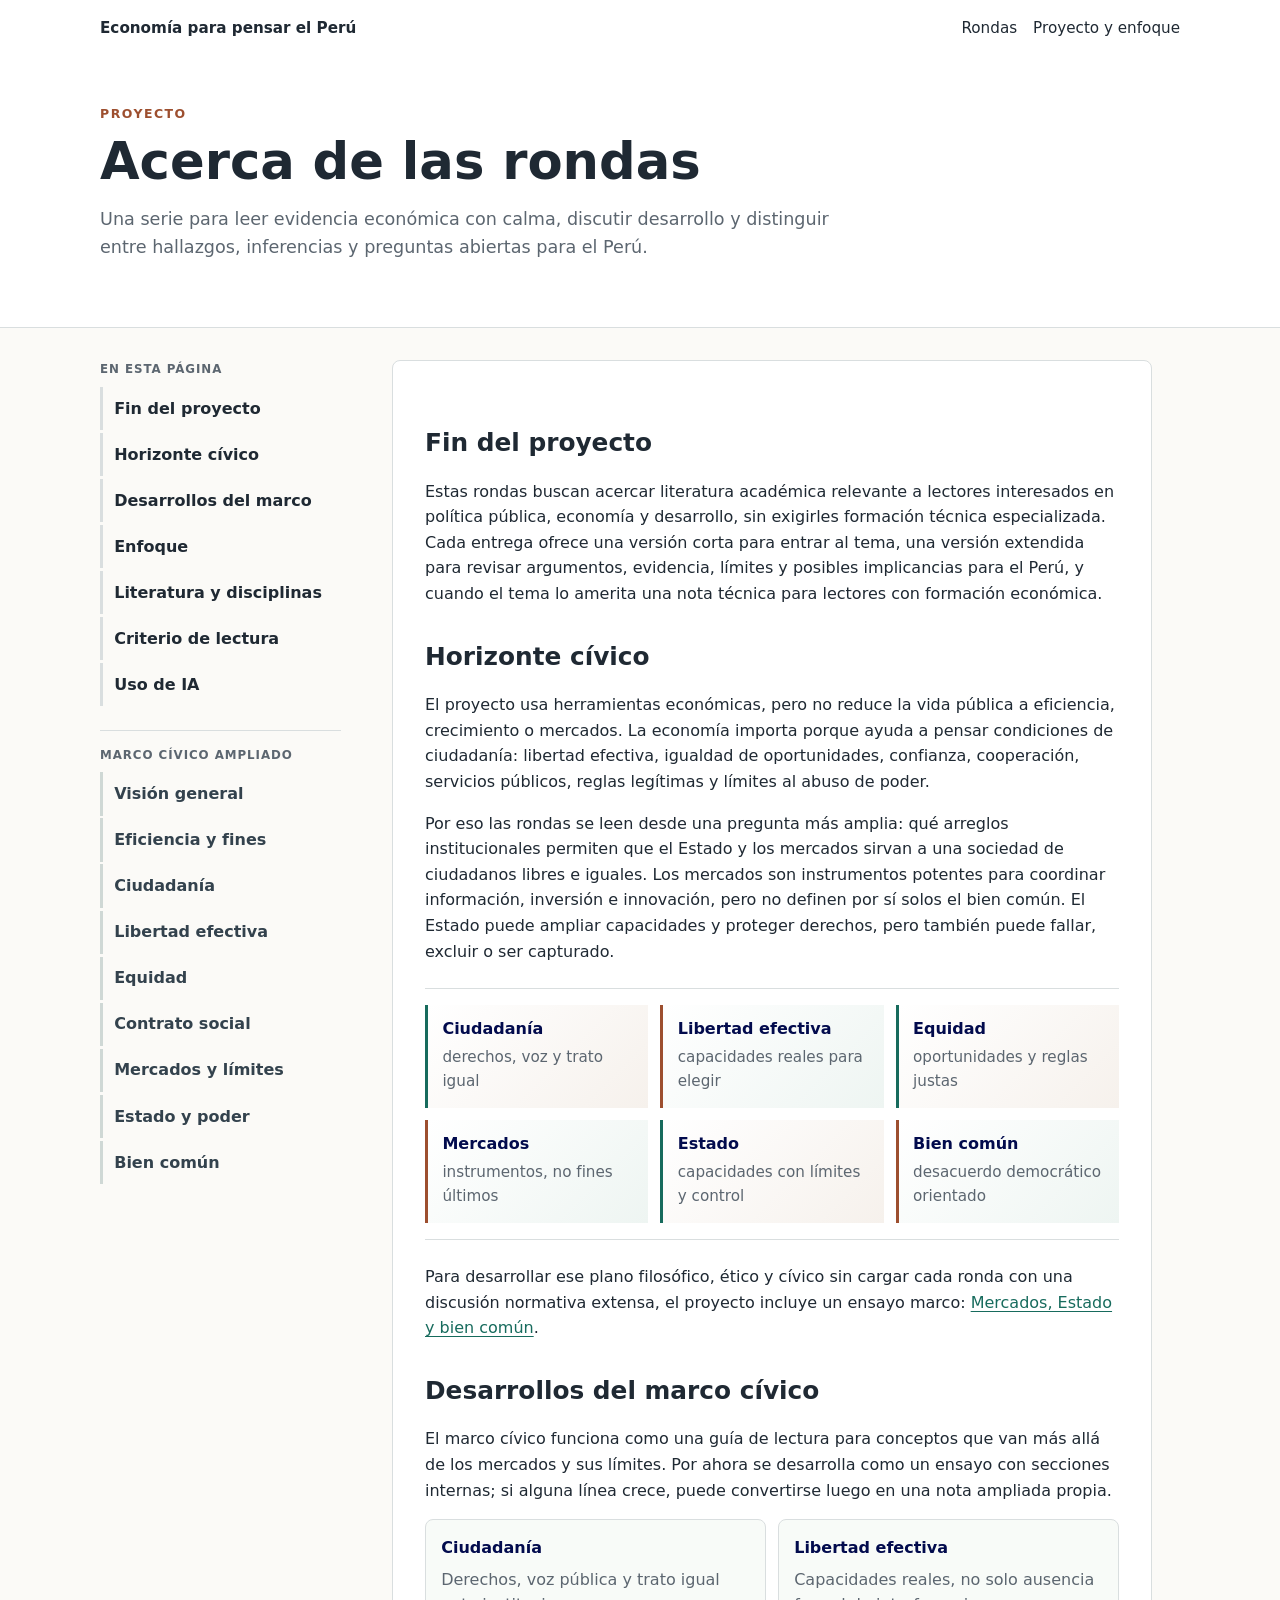
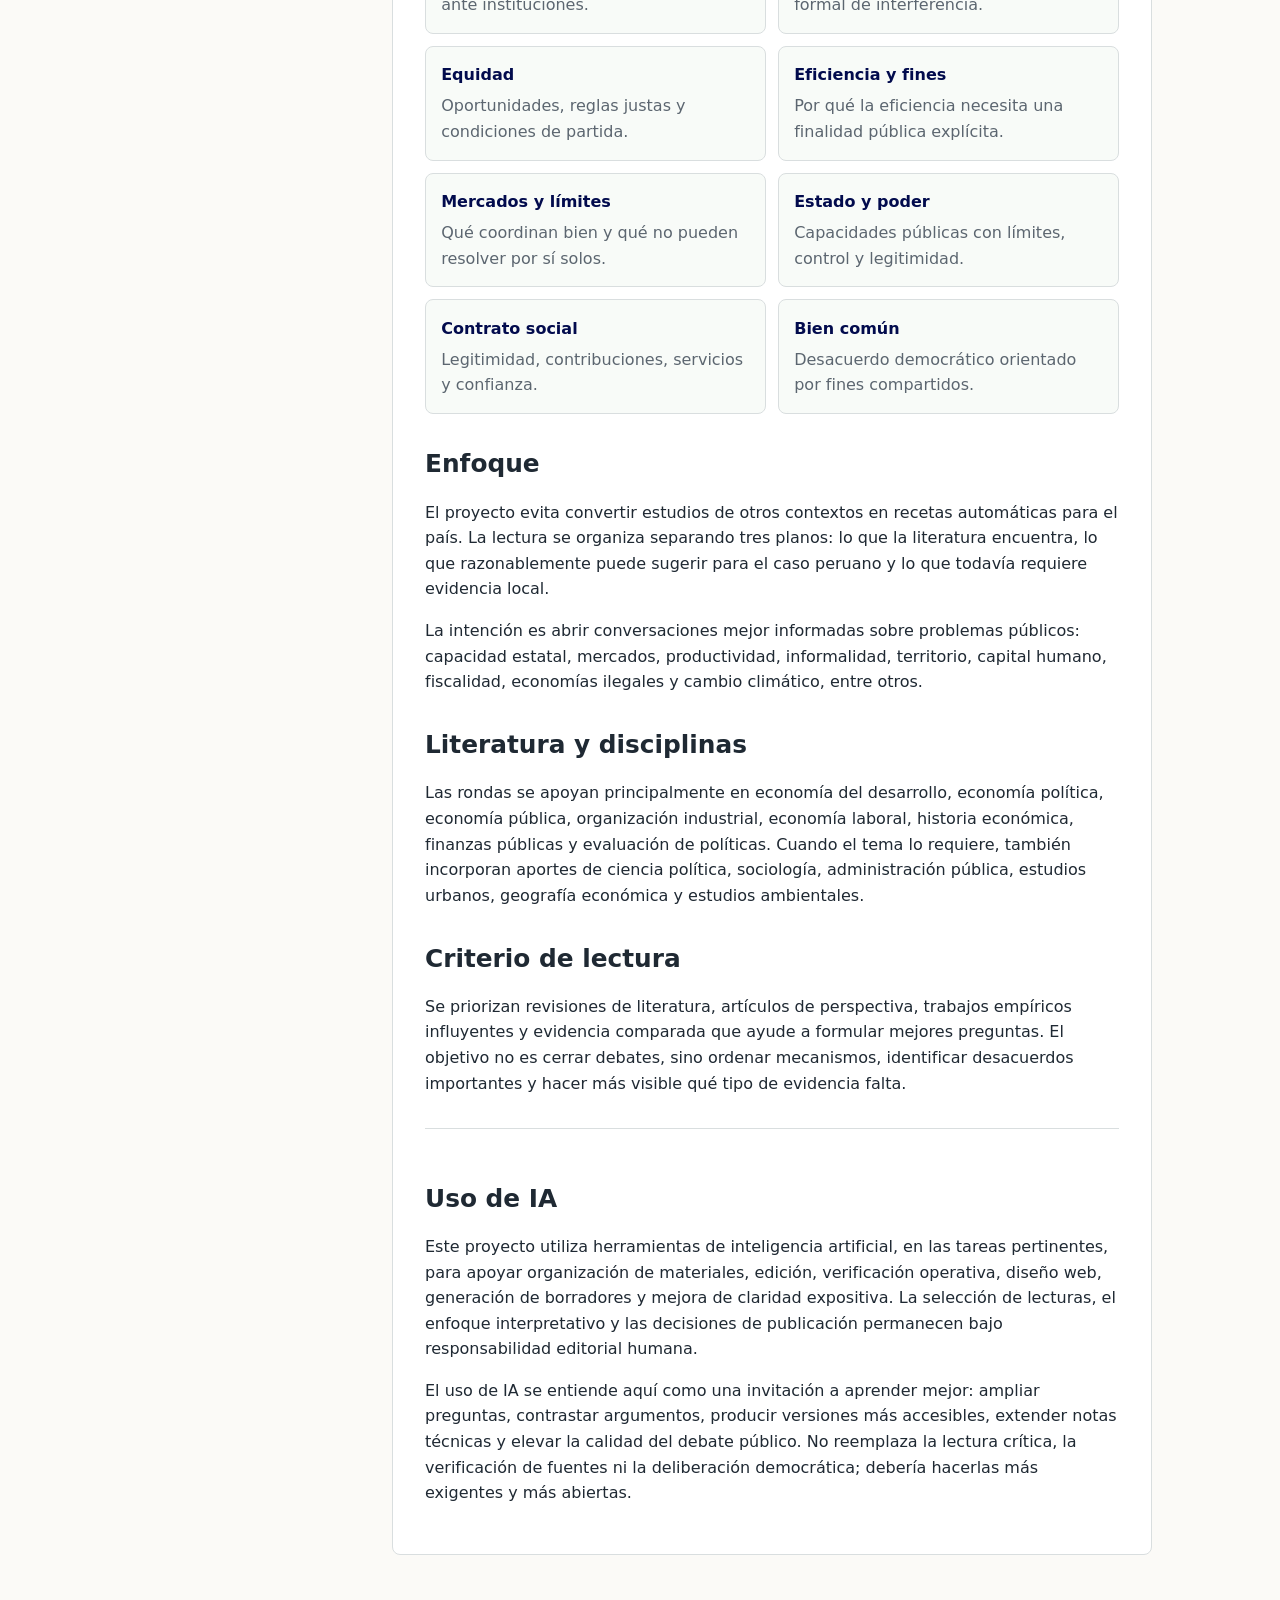
==== about.html @ fd6f2faa "Mejorar formato de version breve" ====
<!doctype html>
<html lang="es">
  <head>
    <meta charset="utf-8">
    <meta name="viewport" content="width=device-width, initial-scale=1">
    <title>Acerca de | Literatura económica y desarrollo del Perú</title>
    <meta name="description" content="Propósito, enfoque y horizonte cívico del proyecto de rondas de literatura económica y desarrollo del Perú.">
    <link rel="stylesheet" href="styles.css?v=20260611-11">
  </head>
  <body>
    <header class="page-header">
      <nav class="topbar" aria-label="Navegación principal">
        <a class="brand" href="index.html">Economía para pensar el Perú</a>
        <a href="index.html#rondas">Rondas</a>
        <a href="about.html">Proyecto y enfoque</a>
      </nav>
      <div class="page-title">
        <p class="eyebrow">Proyecto</p>
        <h1>Acerca de las rondas</h1>
        <p>
          Una serie para leer evidencia económica con calma, discutir desarrollo
          y distinguir entre hallazgos, inferencias y preguntas abiertas para el
          Perú.
        </p>
      </div>
    </header>

    <main class="reader-layout about-layout">
      <aside class="reader-panel civic-nav" aria-label="Navegación de Acerca de">
        <div class="nav-group">
          <p>En esta página</p>
          <a href="#fin">Fin del proyecto</a>
          <a href="#horizonte">Horizonte cívico</a>
          <a href="#desarrollos">Desarrollos del marco</a>
          <a href="#enfoque">Enfoque</a>
          <a href="#disciplinas">Literatura y disciplinas</a>
          <a href="#criterio">Criterio de lectura</a>
          <a href="#ia">Uso de IA</a>
        </div>
        <div class="nav-group nav-group-secondary">
          <p>Marco cívico ampliado</p>
          <a href="marco-civico.html">Visión general</a>
          <a href="marco-eficiencia.html">Eficiencia y fines</a>
          <a href="marco-ciudadania.html">Ciudadanía</a>
          <a href="marco-libertad.html">Libertad efectiva</a>
          <a href="marco-equidad.html">Equidad</a>
          <a href="marco-contrato-social.html">Contrato social</a>
          <a href="marco-mercados.html">Mercados y límites</a>
          <a href="marco-estado.html">Estado y poder</a>
          <a href="marco-bien-comun.html">Bien común</a>
        </div>
      </aside>

      <article class="article about-article">
        <section id="fin">
          <h2>Fin del proyecto</h2>
          <p>
            Estas rondas buscan acercar literatura académica relevante a lectores
            interesados en política pública, economía y desarrollo, sin exigirles
            formación técnica especializada. Cada entrega ofrece una versión corta
            para entrar al tema, una versión extendida para revisar argumentos,
            evidencia, límites y posibles implicancias para el Perú, y cuando el
            tema lo amerita una nota técnica para lectores con formación económica.
          </p>
        </section>

        <section id="horizonte">
          <h2>Horizonte cívico</h2>
          <p>
            El proyecto usa herramientas económicas, pero no reduce la vida pública
            a eficiencia, crecimiento o mercados. La economía importa porque ayuda
            a pensar condiciones de ciudadanía: libertad efectiva, igualdad de
            oportunidades, confianza, cooperación, servicios públicos, reglas
            legítimas y límites al abuso de poder.
          </p>
          <p>
            Por eso las rondas se leen desde una pregunta más amplia: qué arreglos
            institucionales permiten que el Estado y los mercados sirvan a una
            sociedad de ciudadanos libres e iguales. Los mercados son instrumentos
            potentes para coordinar información, inversión e innovación, pero no
            definen por sí solos el bien común. El Estado puede ampliar capacidades
            y proteger derechos, pero también puede fallar, excluir o ser capturado.
          </p>
          <div class="civic-map" aria-label="Mapa cívico del proyecto">
            <div>
              <strong>Ciudadanía</strong>
              <span>derechos, voz y trato igual</span>
            </div>
            <div>
              <strong>Libertad efectiva</strong>
              <span>capacidades reales para elegir</span>
            </div>
            <div>
              <strong>Equidad</strong>
              <span>oportunidades y reglas justas</span>
            </div>
            <div>
              <strong>Mercados</strong>
              <span>instrumentos, no fines últimos</span>
            </div>
            <div>
              <strong>Estado</strong>
              <span>capacidades con límites y control</span>
            </div>
            <div>
              <strong>Bien común</strong>
              <span>desacuerdo democrático orientado</span>
            </div>
          </div>
          <p>
            Para desarrollar ese plano filosófico, ético y cívico sin cargar cada
            ronda con una discusión normativa extensa, el proyecto incluye un
            ensayo marco: <a href="marco-civico.html">Mercados, Estado y bien común</a>.
          </p>
        </section>

        <section id="desarrollos">
          <h2>Desarrollos del marco cívico</h2>
          <p>
            El marco cívico funciona como una guía de lectura para conceptos que
            van más allá de los mercados y sus límites. Por ahora se desarrolla
            como un ensayo con secciones internas; si alguna línea crece, puede
            convertirse luego en una nota ampliada propia.
          </p>
          <div class="framework-links">
            <a href="marco-ciudadania.html">
              <strong>Ciudadanía</strong>
              <span>Derechos, voz pública y trato igual ante instituciones.</span>
            </a>
            <a href="marco-libertad.html">
              <strong>Libertad efectiva</strong>
              <span>Capacidades reales, no solo ausencia formal de interferencia.</span>
            </a>
            <a href="marco-equidad.html">
              <strong>Equidad</strong>
              <span>Oportunidades, reglas justas y condiciones de partida.</span>
            </a>
            <a href="marco-eficiencia.html">
              <strong>Eficiencia y fines</strong>
              <span>Por qué la eficiencia necesita una finalidad pública explícita.</span>
            </a>
            <a href="marco-mercados.html">
              <strong>Mercados y límites</strong>
              <span>Qué coordinan bien y qué no pueden resolver por sí solos.</span>
            </a>
            <a href="marco-estado.html">
              <strong>Estado y poder</strong>
              <span>Capacidades públicas con límites, control y legitimidad.</span>
            </a>
            <a href="marco-contrato-social.html">
              <strong>Contrato social</strong>
              <span>Legitimidad, contribuciones, servicios y confianza.</span>
            </a>
            <a href="marco-bien-comun.html">
              <strong>Bien común</strong>
              <span>Desacuerdo democrático orientado por fines compartidos.</span>
            </a>
          </div>
        </section>

        <section id="enfoque">
          <h2>Enfoque</h2>
          <p>
            El proyecto evita convertir estudios de otros contextos en recetas
            automáticas para el país. La lectura se organiza separando tres planos:
            lo que la literatura encuentra, lo que razonablemente puede sugerir
            para el caso peruano y lo que todavía requiere evidencia local.
          </p>
          <p>
            La intención es abrir conversaciones mejor informadas sobre problemas
            públicos: capacidad estatal, mercados, productividad, informalidad,
            territorio, capital humano, fiscalidad, economías ilegales y cambio
            climático, entre otros.
          </p>
        </section>

        <section id="disciplinas">
          <h2>Literatura y disciplinas</h2>
          <p>
            Las rondas se apoyan principalmente en economía del desarrollo,
            economía política, economía pública, organización industrial,
            economía laboral, historia económica, finanzas públicas y evaluación
            de políticas. Cuando el tema lo requiere, también incorporan aportes
            de ciencia política, sociología, administración pública, estudios
            urbanos, geografía económica y estudios ambientales.
          </p>
        </section>

        <section id="criterio">
          <h2>Criterio de lectura</h2>
          <p>
            Se priorizan revisiones de literatura, artículos de perspectiva,
            trabajos empíricos influyentes y evidencia comparada que ayude a
            formular mejores preguntas. El objetivo no es cerrar debates, sino
            ordenar mecanismos, identificar desacuerdos importantes y hacer más
            visible qué tipo de evidencia falta.
          </p>
        </section>

        <section id="ia" class="ai-note">
          <h2>Uso de IA</h2>
          <p>
            Este proyecto utiliza herramientas de inteligencia artificial, en las
            tareas pertinentes, para apoyar organización de materiales, edición,
            verificación operativa, diseño web, generación de borradores y mejora
            de claridad expositiva. La selección de lecturas, el enfoque
            interpretativo y las decisiones de publicación permanecen bajo
            responsabilidad editorial humana.
          </p>
          <p>
            El uso de IA se entiende aquí como una invitación a aprender mejor:
            ampliar preguntas, contrastar argumentos, producir versiones más
            accesibles, extender notas técnicas y elevar la calidad del debate
            público. No reemplaza la lectura crítica, la verificación de fuentes
            ni la deliberación democrática; debería hacerlas más exigentes y más
            abiertas.
          </p>
        </section>
      </article>
    </main>
  </body>
</html>
---- styles.css ----
:root {
  color-scheme: light;
  --ink: #1f2933;
  --muted: #5c6670;
  --line: #d9dedf;
  --paper: #fbfaf7;
  --surface: #ffffff;
  --accent: #176b5d;
  --accent-2: #9d4f2f;
  --soft: #edf3ef;
  --shadow: 0 18px 50px rgba(31, 41, 51, 0.12);
}

* {
  box-sizing: border-box;
}

body {
  margin: 0;
  color: var(--ink);
  background: var(--paper);
  font-family: Inter, ui-sans-serif, system-ui, -apple-system, BlinkMacSystemFont, "Segoe UI", sans-serif;
  line-height: 1.6;
}

a {
  color: var(--accent);
  text-decoration-thickness: 0.08em;
  text-underline-offset: 0.2em;
}

.topbar {
  display: flex;
  align-items: center;
  gap: 1rem;
  max-width: 1120px;
  margin: 0 auto;
  padding: 1rem 1.25rem;
  font-size: 0.95rem;
}

.topbar a {
  color: var(--ink);
  text-decoration: none;
}

.topbar .brand {
  margin-right: auto;
  font-weight: 750;
}

.site-header {
  background:
    linear-gradient(90deg, rgba(16, 49, 43, 0.90), rgba(31, 41, 51, 0.62)),
    url("contenido/ronda_01_estado_mercado/publicacion/Ronda_01_estado_mercado_portada_whatsapp.png") center / cover;
  color: #fff;
}

.site-header .topbar a {
  color: #fff;
}

.archive-header {
  background:
    radial-gradient(circle at 84% 20%, rgba(23, 107, 93, 0.14), transparent 30%),
    linear-gradient(135deg, #f8fbf8 0%, #edf5f1 58%, #e6efec 100%);
  border-bottom: 1px solid var(--line);
}

.archive-title {
  position: relative;
  max-width: 1120px;
  margin: 0 auto;
  padding: 1.55rem 1.25rem 2.05rem;
}

.archive-title-copy {
  position: relative;
  z-index: 1;
  min-width: 0;
}

.archive-title h1 {
  max-width: 920px;
  margin: 0;
  color: #020b4d;
  font-size: clamp(2.4rem, 5.5vw, 4.9rem);
  line-height: 0.98;
  letter-spacing: 0;
}

.header-diagram {
  pointer-events: none;
  display: grid;
  place-items: center;
  margin: 0;
  min-width: 0;
  border: 0;
  border-radius: 0;
  background: transparent;
  box-shadow: none;
  opacity: 0.58;
}

.header-diagram svg {
  display: block;
  width: min(100%, 440px);
  height: auto;
}

.header-diagram text {
  fill: #020b4d;
  font-family: Inter, ui-sans-serif, system-ui, -apple-system, BlinkMacSystemFont, "Segoe UI", sans-serif;
  font-size: 14px;
  font-weight: 800;
  text-anchor: middle;
}

.header-diagram .small {
  fill: var(--muted);
  font-size: 11px;
  font-weight: 650;
}

.diagram-node {
  fill: #fff;
  stroke: var(--accent);
  stroke-width: 2;
}

.diagram-node-rust {
  fill: #fff;
  stroke: var(--accent-2);
  stroke-width: 2;
}

.fill-blue {
  fill: #e3edf6;
}

.fill-green {
  fill: #dfeee9;
}

.fill-rust {
  fill: #f1e2da;
}

.diagram-line,
.diagram-line-rust {
  fill: none;
  stroke-width: 2.4;
  stroke-linecap: round;
  stroke-linejoin: round;
}

.diagram-line {
  stroke: var(--accent);
}

.diagram-line-rust {
  stroke: var(--accent-2);
}

.common-good-diagram {
  position: absolute;
  right: -2.4rem;
  top: 50%;
  z-index: 0;
  width: min(31%, 350px);
  transform: translateY(-50%);
  padding: 0;
}

.archive-title p {
  max-width: 860px;
  margin: 0.95rem 0 0;
  color: #020b4d;
  font-size: clamp(1.05rem, 2vw, 1.45rem);
  line-height: 1.55;
}

.purpose-strip {
  display: flex;
  flex-wrap: wrap;
  gap: 0.55rem;
  margin-top: 0.95rem;
}

.purpose-strip span {
  display: inline-flex;
  align-items: center;
  min-height: 2.2rem;
  padding: 0.35rem 0.75rem;
  border: 1px solid #cdd6d2;
  border-radius: 999px;
  background: #f8fbf8;
  color: #020b4d;
  font-weight: 750;
}

.hero {
  min-height: 56vh;
  display: grid;
  align-items: end;
  max-width: 1120px;
  margin: 0 auto;
  padding: 5rem 1.25rem 4rem;
}

.hero.compact {
  min-height: 42vh;
}

.hero-copy {
  max-width: 760px;
}

.hero h1,
.page-title h1 {
  margin: 0;
  font-size: clamp(2.1rem, 5vw, 4.8rem);
  line-height: 1.02;
  letter-spacing: 0;
}

.hero p {
  max-width: 680px;
  font-size: 1.2rem;
}

.eyebrow {
  margin: 0 0 0.7rem;
  color: var(--accent-2);
  font-size: 0.78rem;
  font-weight: 800;
  letter-spacing: 0.12em;
  text-transform: uppercase;
}

.site-header .eyebrow {
  color: #f0c4a7;
}

.intro,
.rounds,
.archive {
  max-width: 1120px;
  margin: 0 auto;
  padding: 3rem 1.25rem;
}

.intro {
  font-size: 1.15rem;
}

.section-heading {
  display: flex;
  align-items: end;
  justify-content: space-between;
  gap: 1rem;
  margin-bottom: 1.2rem;
}

.section-heading h2 {
  margin: 0;
  font-size: 2rem;
}

.archive {
  padding-top: 2rem;
}

.archive .section-heading {
  display: block;
  margin-bottom: 1.1rem;
}

.archive .section-heading h2 {
  color: #020b4d;
  font-size: clamp(1.8rem, 3vw, 2.5rem);
}

.archive-list {
  display: grid;
  gap: 0;
}

.archive-item {
  display: grid;
  grid-template-columns: minmax(0, 1fr) minmax(360px, 42%);
  gap: 2rem;
  padding: 1.15rem 0;
  border-top: 1px solid var(--line);
}

.archive-item:last-child {
  border-bottom: 1px solid var(--line);
}

.archive-copy {
  display: grid;
  gap: 0.25rem;
}

.archive-number {
  margin: 0;
  color: #020b4d;
  font-weight: 800;
}

.archive-copy h3 {
  margin: 0;
  color: #020b4d;
  font-size: 1.35rem;
  line-height: 1.25;
}

.archive-copy h3 a {
  color: inherit;
  text-decoration-thickness: 0.06em;
  text-underline-offset: 0.16em;
}

.archive-copy p:last-child {
  max-width: 640px;
  margin: 0.2rem 0 0;
  color: var(--muted);
}

.mechanism-preview {
  grid-column: 1 / -1;
  display: flex;
  flex-wrap: nowrap;
  gap: 0.35rem;
  margin-top: -1.4rem;
  overflow-x: auto;
  padding-bottom: 0.15rem;
}

.mechanism-preview span {
  display: inline-flex;
  align-items: center;
  gap: 0.45rem;
  min-height: 2.35rem;
  padding: 0.22rem 0.62rem 0.22rem 0.32rem;
  border: 1px solid var(--line);
  border-radius: 999px;
  background: #f8fbf8;
  color: var(--accent);
  font-size: 0.9rem;
  font-weight: 750;
  white-space: nowrap;
}

.mechanism-preview .mechanism-icon {
  width: 2rem;
  height: 2rem;
  color: #0f6b5f;
}

.mechanism-preview .mechanism-icon svg {
  transform: scale(1.18);
  transform-origin: center;
}

.mechanism-icon {
  display: inline-flex;
  align-items: center;
  justify-content: center;
  flex: 0 0 auto;
  width: 1.45rem;
  height: 1.45rem;
  color: var(--accent);
}

.mechanism-icon svg {
  width: 100%;
  height: 100%;
  fill: none;
  stroke: currentColor;
  stroke-width: 2.8;
  stroke-linecap: round;
  stroke-linejoin: round;
}

.archive-links {
  display: grid;
  grid-template-columns: repeat(auto-fit, minmax(7.5rem, max-content));
  gap: 0.9rem 1.2rem;
  align-items: start;
  padding-top: 1.75rem;
}

.archive-links a {
  color: #020b4d;
  font-size: 1.08rem;
  text-decoration-thickness: 0.06em;
}

.round-grid {
  display: grid;
  grid-template-columns: repeat(auto-fit, minmax(270px, 1fr));
  gap: 1rem;
}

.tree-section {
  padding-top: 2rem;
}

.tree-list {
  display: grid;
  gap: 0.75rem;
}

.tree-node {
  border: 1px solid var(--line);
  border-radius: 8px;
  background: var(--surface);
  box-shadow: 0 10px 30px rgba(31, 41, 51, 0.08);
}

.tree-node summary {
  display: grid;
  grid-template-columns: auto 1fr;
  gap: 0.8rem;
  align-items: center;
  padding: 1rem;
  cursor: pointer;
  list-style: none;
}

.tree-node summary::-webkit-details-marker {
  display: none;
}

.tree-marker {
  width: 0.75rem;
  height: 0.75rem;
  border-right: 2px solid var(--accent);
  border-bottom: 2px solid var(--accent);
  transform: rotate(-45deg);
  transition: transform 160ms ease;
}

.tree-node[open] .tree-marker {
  transform: rotate(45deg);
}

.tree-node strong,
.tree-node small,
.tree-children span {
  display: block;
}

.tree-node strong {
  line-height: 1.25;
}

.tree-node small {
  margin-top: 0.2rem;
  color: var(--muted);
}

.tree-children {
  display: grid;
  margin: 0 1rem 1rem 1.35rem;
  padding-left: 1.35rem;
  border-left: 2px solid var(--line);
}

.tree-children a {
  position: relative;
  display: grid;
  gap: 0.1rem;
  padding: 0.65rem 0.75rem;
  border-radius: 8px;
  color: var(--ink);
  text-decoration: none;
}

.tree-children a::before {
  content: "";
  position: absolute;
  left: -1.35rem;
  top: 1.25rem;
  width: 1rem;
  border-top: 2px solid var(--line);
}

.tree-children a:hover,
.tree-children a:focus-visible {
  background: var(--soft);
}

.civic-map {
  display: grid;
  grid-template-columns: repeat(3, minmax(0, 1fr));
  gap: 0.75rem;
  margin: 1.5rem 0;
  padding: 1rem 0;
  border-top: 1px solid var(--line);
  border-bottom: 1px solid var(--line);
}

.civic-map div {
  min-height: 6rem;
  padding: 0.9rem;
  border-left: 3px solid var(--accent);
  background: linear-gradient(135deg, #fff, #f6f1ec);
}

.civic-map div:nth-child(2n) {
  border-left-color: var(--accent-2);
  background: linear-gradient(135deg, #fff, #eef5f2);
}

.civic-map strong,
.civic-map span {
  display: block;
}

.civic-map strong {
  color: #020b4d;
  line-height: 1.25;
}

.civic-map span {
  margin-top: 0.35rem;
  color: var(--muted);
  font-size: 0.95rem;
}

.civic-layout {
  grid-template-columns: 260px minmax(0, 820px);
}

.about-layout {
  grid-template-columns: 260px minmax(0, 820px);
}

.civic-nav {
  align-content: start;
}

.civic-nav .nav-group {
  display: grid;
  gap: 0.18rem;
}

.civic-nav .nav-group + .nav-group {
  margin-top: 0.45rem;
  padding-top: 0.95rem;
  border-top: 1px solid var(--line);
}

.civic-nav .nav-group p {
  margin: 0 0 0.3rem;
  color: var(--muted);
  font-size: 0.74rem;
  font-weight: 850;
  letter-spacing: 0.08em;
  text-transform: uppercase;
}

.civic-nav .nav-group-secondary a {
  border-left-color: #cfd8d5;
  color: #33424d;
  font-weight: 650;
}

.civic-nav a {
  display: block;
  padding: 0.55rem 0.7rem;
  border-left: 3px solid var(--line);
  color: var(--ink);
  text-decoration: none;
  font-weight: 700;
}

.civic-nav a:hover,
.civic-nav a:focus-visible {
  border-left-color: var(--accent);
  background: var(--soft);
}

.civic-nav a.current {
  border-left-color: var(--accent);
  background: var(--soft);
  color: #020b4d;
  font-weight: 850;
}

.civic-nav a.current::after {
  content: "";
  display: block;
  width: 2.2rem;
  margin-top: 0.35rem;
  border-top: 2px solid var(--accent);
}

.civic-nav .back-link {
  border-left-color: var(--accent-2);
  background: #f6f1ec;
  color: #020b4d;
}

.civic-nav .back-link::before {
  content: "< ";
}

.civic-article section {
  scroll-margin-top: 1rem;
}

.about-article section {
  scroll-margin-top: 1rem;
}

.framework-links {
  display: grid;
  grid-template-columns: repeat(2, minmax(0, 1fr));
  gap: 0.75rem;
  margin: 1rem 0 0;
}

.framework-links a {
  display: block;
  min-height: 7rem;
  padding: 0.95rem;
  border: 1px solid var(--line);
  border-radius: 8px;
  background: #f8fbf8;
  color: var(--ink);
  text-decoration: none;
}

.framework-links a:hover,
.framework-links a:focus-visible {
  border-color: var(--accent);
  box-shadow: 0 10px 28px rgba(31, 41, 51, 0.08);
}

.framework-links strong,
.framework-links span {
  display: block;
}

.framework-links strong {
  color: #020b4d;
}

.framework-links span {
  margin-top: 0.35rem;
  color: var(--muted);
}

.ai-note {
  margin-top: 2rem;
  padding-top: 1.2rem;
  border-top: 1px solid var(--line);
}

.tree-children span {
  font-weight: 750;
}

.round-card {
  display: grid;
  grid-template-rows: auto 1fr;
  overflow: hidden;
  min-height: 100%;
  border: 1px solid var(--line);
  border-radius: 8px;
  background: var(--surface);
  box-shadow: var(--shadow);
}

.round-card img {
  width: 100%;
  aspect-ratio: 16 / 9;
  object-fit: cover;
  background: var(--soft);
}

.round-card .card-copy {
  padding: 1rem;
}

.round-card h3 {
  margin: 0.25rem 0 0.6rem;
  line-height: 1.2;
  font-size: 1.25rem;
}

.round-card p {
  margin: 0 0 1rem;
  color: var(--muted);
}

.round-card .card-actions {
  display: flex;
  flex-wrap: wrap;
  gap: 0.65rem;
}

.button,
.downloads a,
.segmented button {
  min-height: 2.5rem;
  border: 1px solid var(--line);
  border-radius: 8px;
  background: #fff;
  color: var(--ink);
  font: inherit;
}

.button,
.downloads a {
  display: inline-flex;
  align-items: center;
  justify-content: center;
  padding: 0.55rem 0.8rem;
  text-decoration: none;
  font-weight: 700;
}

.button.primary {
  border-color: var(--accent);
  background: var(--accent);
  color: #fff;
}

.page-header {
  border-bottom: 1px solid var(--line);
  background: #fff;
}

.page-title {
  position: relative;
  max-width: 1120px;
  margin: 0 auto;
  padding: 3rem 1.25rem;
}

.page-title-copy {
  position: relative;
  z-index: 1;
  min-width: 0;
}

.page-title h1 {
  max-width: 900px;
  font-size: clamp(2rem, 4vw, 4rem);
}

.page-title p:last-child {
  max-width: 740px;
  color: var(--muted);
  font-size: 1.1rem;
}

.round-flow-diagram {
  position: absolute;
  right: 1.25rem;
  top: 50%;
  z-index: 0;
  width: min(36%, 380px);
  transform: translateY(-50%);
  padding: 0.65rem;
  opacity: 0.46;
  box-shadow: none;
}

.reader-layout {
  display: grid;
  grid-template-columns: 260px minmax(0, 760px);
  gap: 2rem;
  align-items: start;
  max-width: 1120px;
  margin: 0 auto;
  padding: 2rem 1.25rem 4rem;
}

.reader-layout.single {
  display: block;
  max-width: 860px;
}

.reader-panel {
  position: sticky;
  top: 1rem;
  display: grid;
  gap: 1rem;
  max-height: calc(100vh - 2rem);
  overflow-y: auto;
  padding-right: 0.25rem;
  scrollbar-gutter: stable;
}

.segmented {
  display: grid;
  grid-template-columns: 1fr 1fr;
  gap: 0.25rem;
  padding: 0.25rem;
  border: 1px solid var(--line);
  border-radius: 8px;
  background: var(--soft);
}

.segmented button {
  cursor: pointer;
  border: 0;
  background: transparent;
  font-weight: 750;
}

.segmented button.active {
  background: #fff;
  box-shadow: 0 2px 10px rgba(31, 41, 51, 0.12);
}

.downloads {
  display: grid;
  gap: 0.5rem;
}

.downloads a {
  padding: 0.45rem 0;
}

.downloads a.active {
  color: var(--accent-2);
  font-weight: 800;
}

.article {
  padding: 2rem;
  border: 1px solid var(--line);
  border-radius: 8px;
  background: #fff;
}

.article h1,
.article h2,
.article h3 {
  line-height: 1.2;
}

.article h1 {
  margin-top: 0;
  font-size: 2.2rem;
}

.article h2 {
  margin-top: 2.2rem;
  font-size: 1.55rem;
}

.article h3 {
  margin-top: 1.6rem;
  font-size: 1.15rem;
}

.reading-meta {
  display: grid;
  gap: 0.15rem;
  margin: -0.75rem 0 1.35rem;
  padding: 0.8rem 0 0;
  border-top: 1px solid var(--line);
  color: var(--muted);
}

.reading-meta span:first-child {
  color: var(--ink);
  font-weight: 800;
}

.reading-meta span:last-child {
  font-size: 0.98rem;
}

.article img {
  display: block;
  max-width: 100%;
  height: auto;
  margin: 1.5rem auto;
  border-radius: 8px;
  border: 1px solid var(--line);
}

.article blockquote {
  margin: 1.5rem 0;
  padding-left: 1rem;
  border-left: 4px solid var(--accent);
  color: var(--muted);
}

.short-article {
  font-size: 1.05rem;
}

.short-article h1 {
  max-width: 95%;
  margin-bottom: 0.75rem;
  color: #020b4d;
  font-size: clamp(1.9rem, 3.2vw, 2.55rem);
}

.short-article h2 {
  display: flex;
  align-items: center;
  gap: 0.65rem;
  margin-top: 2rem;
  padding-top: 1.2rem;
  border-top: 1px solid var(--line);
  color: #020b4d;
  font-size: 1.25rem;
}

.short-article h2 span {
  display: inline-flex;
  align-items: center;
  justify-content: center;
  flex: 0 0 auto;
  width: 2rem;
  height: 2rem;
  border-radius: 50%;
  background: var(--soft);
  color: var(--accent);
  font-size: 0.9rem;
  font-weight: 850;
}

.short-article p {
  max-width: 68ch;
}

.short-article p strong {
  color: #020b4d;
}

.short-article .short-kicker-line {
  margin: 0 0 1rem;
  color: var(--accent-2);
  font-size: 0.9rem;
  font-weight: 850;
  letter-spacing: 0.08em;
  text-transform: uppercase;
}

.short-article blockquote {
  margin: 1.2rem 0;
  padding: 0.9rem 1rem;
  border: 1px solid #cbded8;
  border-left: 4px solid var(--accent);
  border-radius: 8px;
  background: #f8fbf8;
  color: #020b4d;
  font-size: 1.08rem;
  font-weight: 700;
}

.short-article blockquote p {
  margin: 0;
}

.reading-tools {
  display: grid;
  gap: 1rem;
  margin: 0 0 2rem;
}

.mechanism-map,
.glossary-card {
  border: 1px solid var(--line);
  border-radius: 8px;
  background: #f8fbf8;
  padding: 1.2rem;
}

.mechanism-map h2,
.glossary-card h2 {
  margin: 0 0 1rem;
  font-size: 1.35rem;
}

.mechanism-map ol {
  display: grid;
  grid-template-columns: repeat(2, minmax(0, 1fr));
  gap: 0.75rem;
  margin: 0;
  padding: 0;
  list-style: none;
}

.mechanism-map li {
  position: relative;
  min-height: 8rem;
  padding: 0.9rem;
  border: 1px solid var(--line);
  border-radius: 8px;
  background: #fff;
}

.mechanism-head {
  display: flex;
  align-items: center;
  justify-content: space-between;
  gap: 0.75rem;
  margin-bottom: 0.55rem;
}

.mechanism-head .mechanism-icon {
  width: 2.2rem;
  height: 2.2rem;
  color: var(--accent-2);
}

.mechanism-step {
  display: inline-flex;
  align-items: center;
  justify-content: center;
  width: 1.8rem;
  height: 1.8rem;
  border-radius: 50%;
  background: var(--accent);
  color: #fff;
  font-size: 0.85rem;
  font-weight: 800;
}

.mechanism-map strong {
  display: block;
  color: var(--ink);
}

.mechanism-map p {
  margin: 0.35rem 0 0;
  color: var(--muted);
}

.glossary-card dl {
  display: grid;
  gap: 0.75rem;
  margin: 0;
}

.glossary-card div {
  padding-top: 0.75rem;
  border-top: 1px solid var(--line);
}

.glossary-card div:first-child {
  padding-top: 0;
  border-top: 0;
}

.glossary-card dt {
  font-weight: 800;
}

.glossary-card dd {
  margin: 0.2rem 0 0;
  color: var(--muted);
}

.site-footer {
  max-width: 1120px;
  margin: 0 auto;
  padding: 2rem 1.25rem;
  color: var(--muted);
}

@media (max-width: 780px) {
  .topbar {
    flex-wrap: wrap;
  }

  .hero {
    min-height: 62vh;
    padding-top: 4rem;
  }

  .reader-layout {
    display: block;
  }

  .reader-panel {
    position: static;
    margin-bottom: 1rem;
    max-height: none;
    overflow-y: visible;
    padding-right: 0;
  }

  .article {
    padding: 1.25rem;
  }

  .civic-map {
    grid-template-columns: 1fr;
  }

  .framework-links {
    grid-template-columns: 1fr;
  }

  .mechanism-map ol {
    grid-template-columns: 1fr;
  }

  .archive-title {
    padding-top: 1.25rem;
  }

  .header-diagram {
    display: none;
  }

  .page-title {
    padding-top: 2rem;
  }

  .archive-item {
    grid-template-columns: 1fr;
    gap: 0.75rem;
  }

  .mechanism-preview {
    margin-top: 0;
  }

  .archive-links {
    grid-template-columns: 1fr;
    gap: 0.45rem;
    padding-top: 0;
  }
}
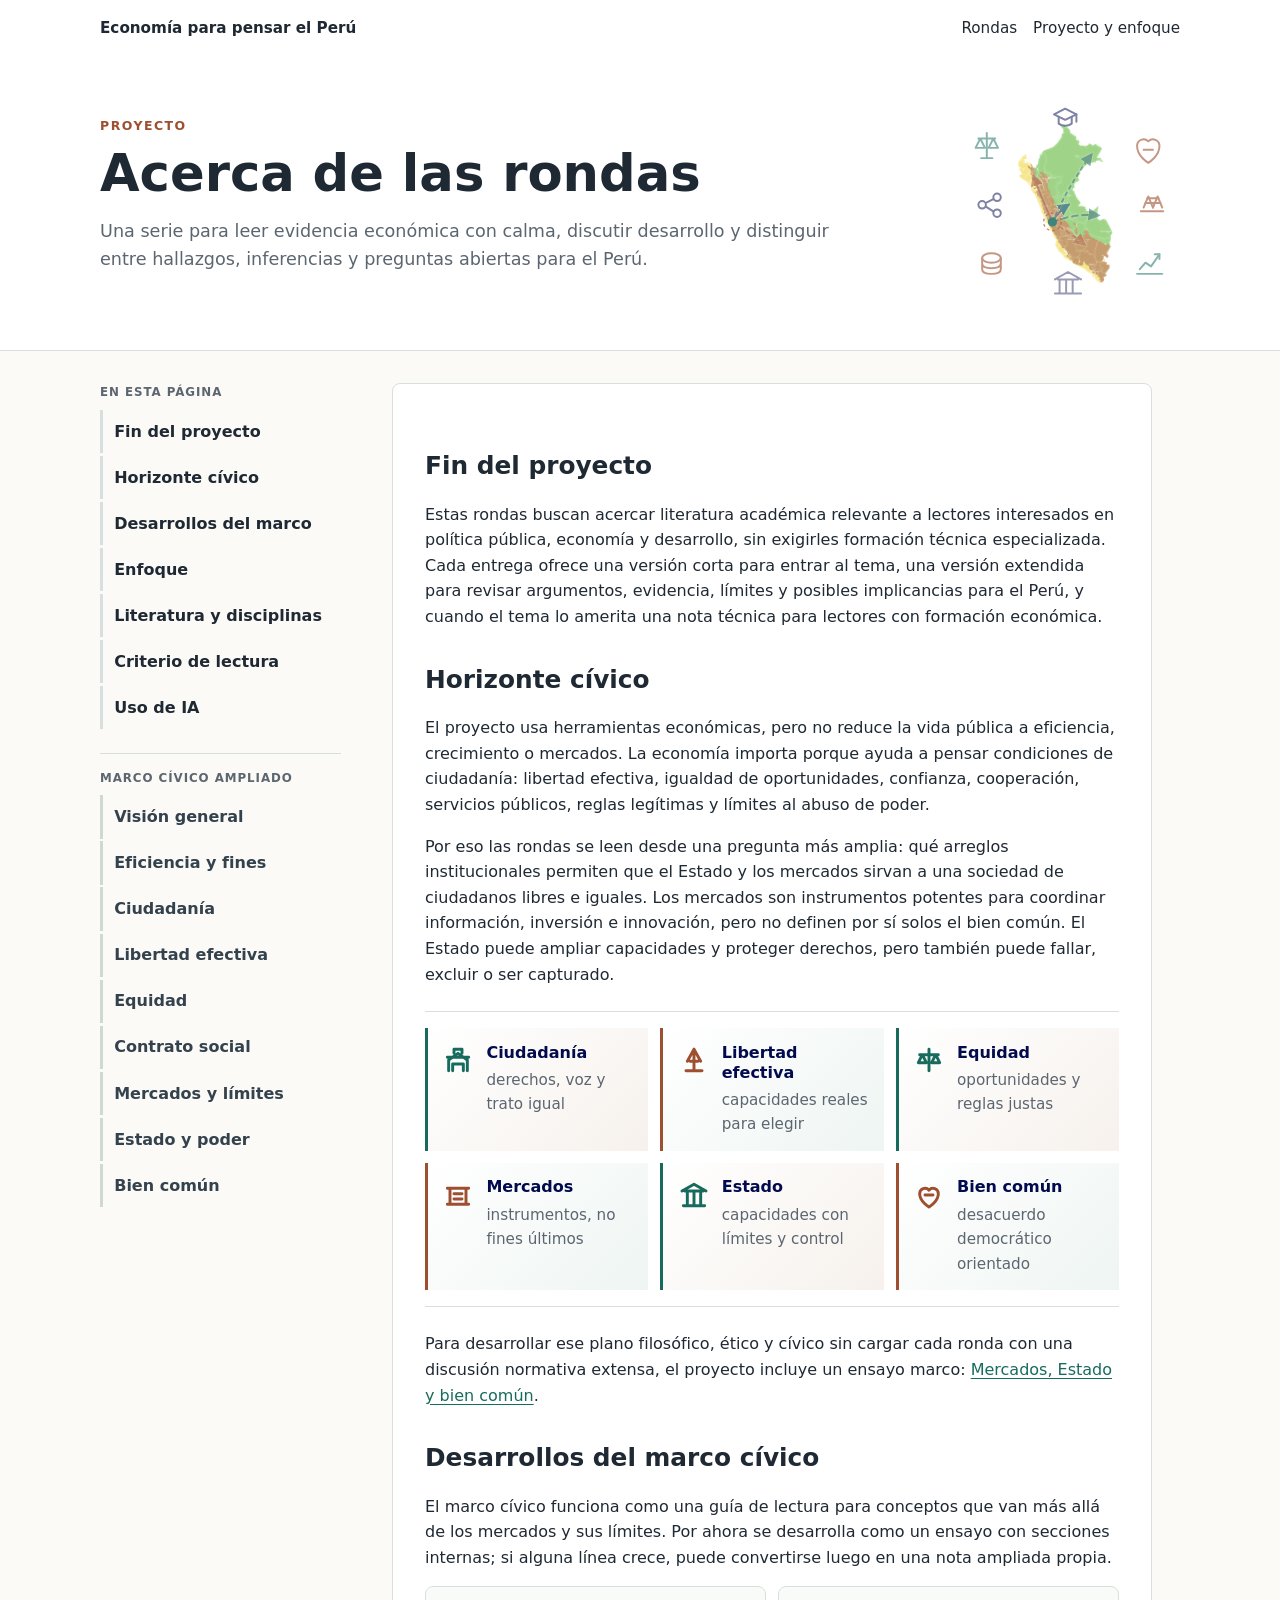
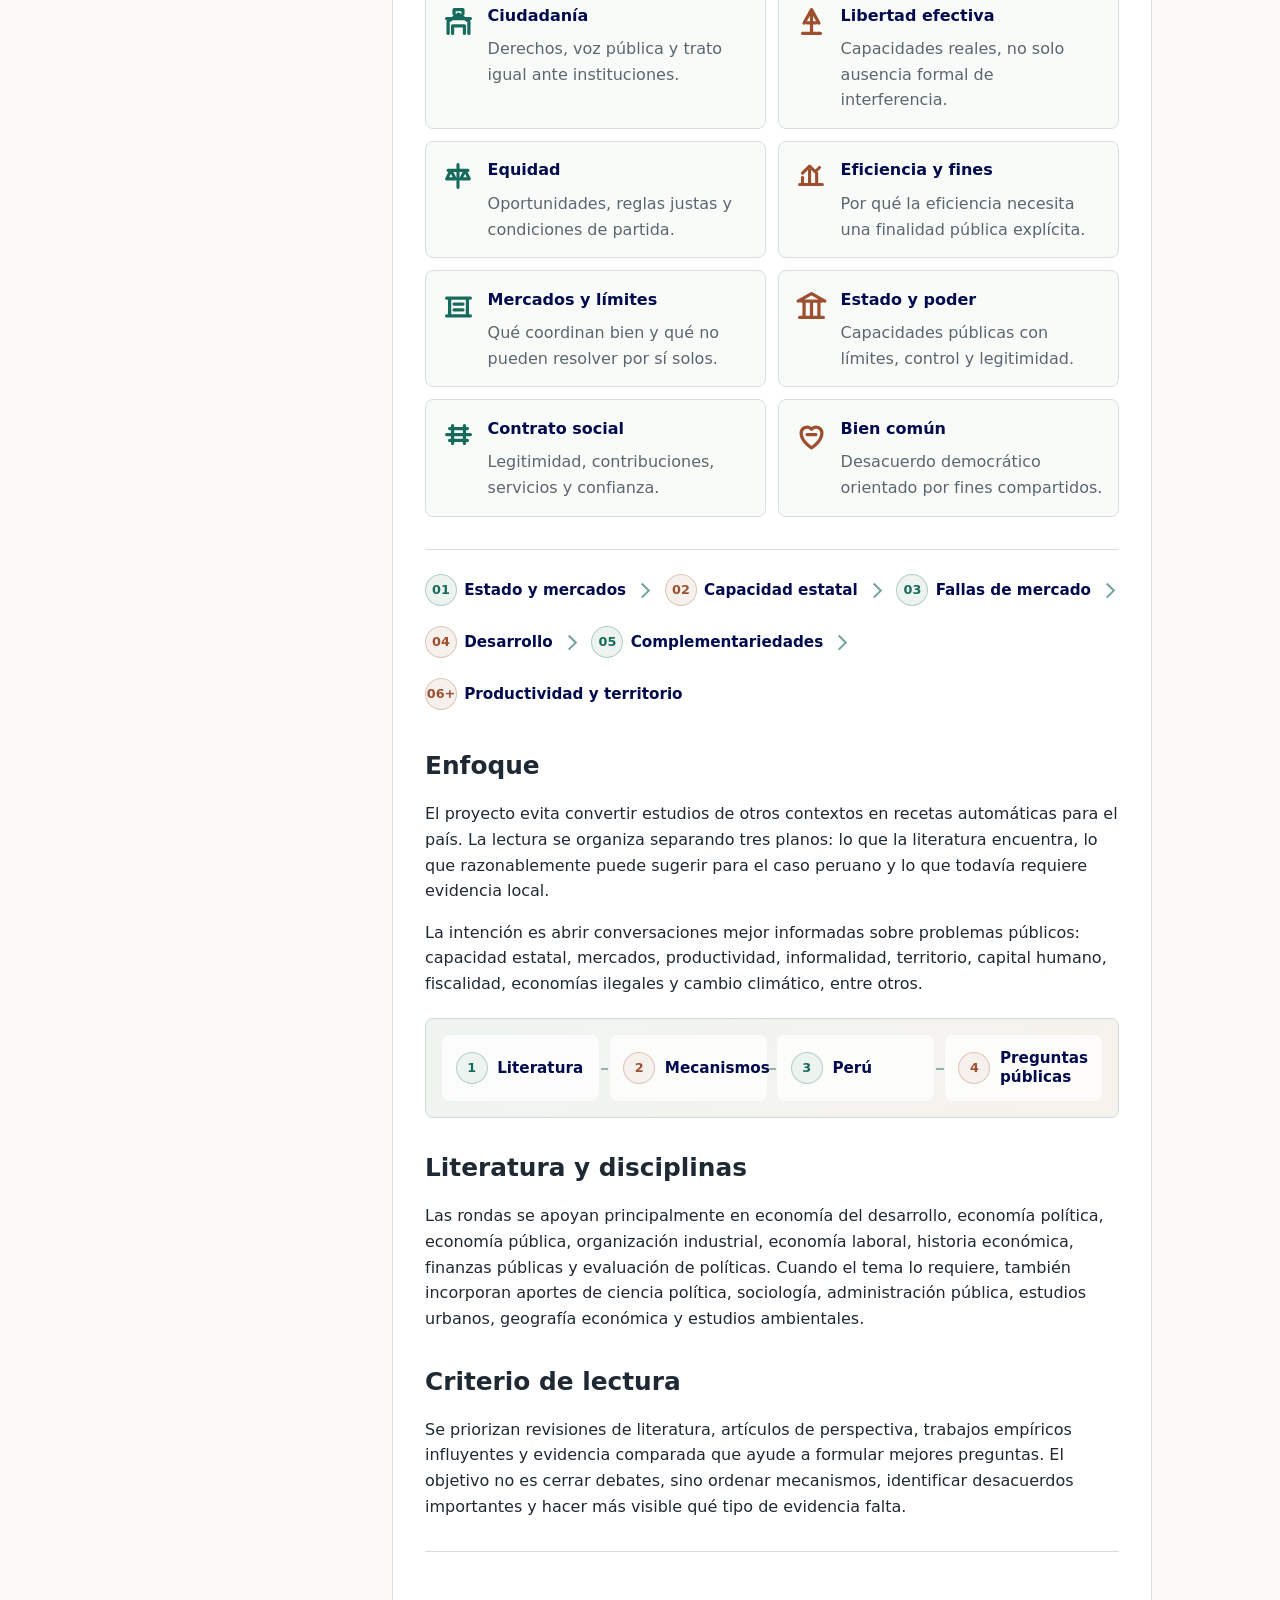
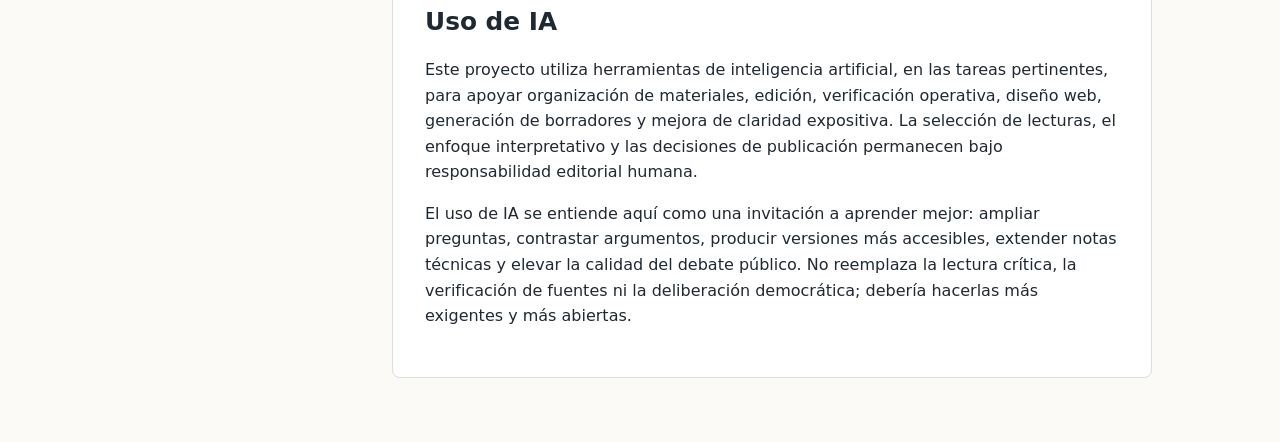
==== commit 24540bad: "Actualizar proyecto y enfoque" ====
--- a/about.html
+++ b/about.html
@@ -5,23 +5,82 @@
     <meta name="viewport" content="width=device-width, initial-scale=1">
     <title>Acerca de | Literatura económica y desarrollo del Perú</title>
     <meta name="description" content="Propósito, enfoque y horizonte cívico del proyecto de rondas de literatura económica y desarrollo del Perú.">
-    <link rel="stylesheet" href="styles.css?v=20260611-11">
+    <link rel="stylesheet" href="styles.css?v=20260612-08">
   </head>
   <body>
-    <header class="page-header">
+    <header class="page-header about-header">
       <nav class="topbar" aria-label="Navegación principal">
         <a class="brand" href="index.html">Economía para pensar el Perú</a>
         <a href="index.html#rondas">Rondas</a>
         <a href="about.html">Proyecto y enfoque</a>
       </nav>
-      <div class="page-title">
-        <p class="eyebrow">Proyecto</p>
-        <h1>Acerca de las rondas</h1>
-        <p>
-          Una serie para leer evidencia económica con calma, discutir desarrollo
-          y distinguir entre hallazgos, inferencias y preguntas abiertas para el
-          Perú.
-        </p>
+      <div class="page-title about-title">
+        <div class="page-title-copy">
+          <p class="eyebrow">Proyecto</p>
+          <h1>Acerca de las rondas</h1>
+          <p>
+            Una serie para leer evidencia económica con calma, discutir desarrollo
+            y distinguir entre hallazgos, inferencias y preguntas abiertas para el
+            Perú.
+          </p>
+        </div>
+        <figure class="about-signal" aria-hidden="true">
+          <svg viewBox="0 0 240 212" role="img">
+            <defs>
+              <marker id="territory-arrowhead" markerHeight="6" markerWidth="6" orient="auto" refX="5" refY="3">
+                <path d="M0,0 L6,3 L0,6 Z"/>
+              </marker>
+              <marker id="territory-arrowhead-rust" markerHeight="6" markerWidth="6" orient="auto" refX="5" refY="3">
+                <path d="M0,0 L6,3 L0,6 Z"/>
+              </marker>
+            </defs>
+            <g class="peru-figure" transform="translate(66 22)">
+              <image class="peru-region-image" href="assets/peru-regiones-naturales.png" x="0" y="0" width="102" height="170"/>
+              <path class="territory-arrow strong coast-link" d="M37.3 104.4C30.2 88.8 22.7 71.8 17 54.8"/>
+              <path class="territory-arrow strong sierra-link" d="M37.3 104.4C41.5 96.3 47.2 90.7 54.8 85.9"/>
+              <path class="territory-arrow weak cusco-link" d="M37.3 104.4C49.1 112.4 60.4 119 71.8 128.4"/>
+              <path class="territory-arrow weak loreto-link" d="M37.3 104.4C49.1 77.4 62.3 54.8 79.3 32.1"/>
+              <path class="territory-arrow weak east-link" d="M37.3 104.4C51.9 99.2 66.1 95.4 86.9 97.3"/>
+              <circle class="territory-node main" cx="37.3" cy="104.4" r="4.2"/>
+              <circle class="lima-ring" cx="37.3" cy="104.4" r="9.4"/>
+            </g>
+            <g class="signal-icon balance" transform="translate(18 28)">
+              <path d="M15 3v27M6 9h18M8 9l-5 10h10L8 9zM22 9l-5 10h10L22 9zM9 30h12"/>
+            </g>
+            <g class="signal-icon heart" transform="translate(190 32)">
+              <path d="M16 31s-12-7-12-18a7 7 0 0 1 12-5 7 7 0 0 1 12 5c0 11-12 18-12 18zM11 17h10"/>
+            </g>
+            <g class="signal-icon coins" transform="translate(22 156)">
+              <ellipse cx="16" cy="9" rx="10" ry="5"/>
+              <path d="M6 9v12c0 3 4 5 10 5s10-2 10-5V9M6 15c0 3 4 5 10 5s10-2 10-5"/>
+            </g>
+            <g class="signal-icon growth" transform="translate(190 154)">
+              <path d="M4 28h27M7 23l6-7 6 4 9-13"/>
+              <path d="M23 7h5v5"/>
+            </g>
+            <g class="signal-icon state" transform="translate(102 174)">
+              <path d="M4 29h28M7 14h22M9 14v15M16 14v15M23 14v15M4 14l14-8 14 8"/>
+            </g>
+            <g class="signal-icon education" transform="translate(101 0)">
+              <path d="M4 11l12-6 12 6-12 6-12-6z"/>
+              <path d="M9 14v7c4 3 10 3 14 0v-7"/>
+              <path d="M28 11v8"/>
+            </g>
+            <g class="signal-icon infrastructure" transform="translate(193 88)">
+              <path d="M5 27h24"/>
+              <path d="M8 23l5-12 5 12"/>
+              <path d="M18 23l5-12 5 12"/>
+              <path d="M10 18h16"/>
+              <path d="M12 13h12"/>
+            </g>
+            <g class="signal-icon coordination" transform="translate(20 92)">
+              <circle cx="8" cy="16" r="4"/>
+              <circle cx="24" cy="8" r="4"/>
+              <circle cx="24" cy="25" r="4"/>
+              <path d="M12 14l8-4M12 18l8 5"/>
+            </g>
+          </svg>
+        </figure>
       </div>
     </header>
 
@@ -158,6 +217,17 @@
           </div>
         </section>
 
+        <section class="route-section" aria-label="Ruta de lectura de las rondas">
+          <div class="route-map">
+            <div><span>01</span><strong>Estado y mercados</strong></div>
+            <div><span>02</span><strong>Capacidad estatal</strong></div>
+            <div><span>03</span><strong>Fallas de mercado</strong></div>
+            <div><span>04</span><strong>Desarrollo</strong></div>
+            <div><span>05</span><strong>Complementariedades</strong></div>
+            <div><span>06+</span><strong>Productividad y territorio</strong></div>
+          </div>
+        </section>
+
         <section id="enfoque">
           <h2>Enfoque</h2>
           <p>
@@ -172,6 +242,12 @@
             territorio, capital humano, fiscalidad, economías ilegales y cambio
             climático, entre otros.
           </p>
+          <div class="method-flow" aria-label="Método de lectura del proyecto">
+            <div><span>1</span><strong>Literatura</strong></div>
+            <div><span>2</span><strong>Mecanismos</strong></div>
+            <div><span>3</span><strong>Perú</strong></div>
+            <div><span>4</span><strong>Preguntas públicas</strong></div>
+          </div>
         </section>
 
         <section id="disciplinas">
--- a/styles.css
+++ b/styles.css
@@ -504,7 +504,11 @@
 }
 
 .civic-map div {
-  min-height: 6rem;
+  display: grid;
+  grid-template-columns: auto 1fr;
+  gap: 0.15rem 0.75rem;
+  align-content: start;
+  min-height: 5.2rem;
   padding: 0.9rem;
   border-left: 3px solid var(--accent);
   background: linear-gradient(135deg, #fff, #f6f1ec);
@@ -526,7 +530,7 @@
 }
 
 .civic-map span {
-  margin-top: 0.35rem;
+  margin-top: 0.2rem;
   color: var(--muted);
   font-size: 0.95rem;
 }
@@ -617,6 +621,161 @@
   scroll-margin-top: 1rem;
 }
 
+.about-header {
+  background:
+    linear-gradient(135deg, rgba(251, 250, 247, 0.96), rgba(237, 243, 239, 0.92)),
+    linear-gradient(90deg, #176b5d, #9d4f2f);
+}
+
+.about-title {
+  display: grid;
+  grid-template-columns: minmax(0, 1fr) minmax(10rem, 14rem);
+  gap: 1.25rem;
+  align-items: center;
+  overflow: hidden;
+}
+
+.about-signal {
+  position: relative;
+  display: block;
+  margin: 0;
+  padding: 0;
+  opacity: 0.82;
+}
+
+.about-signal svg {
+  display: block;
+  width: 100%;
+  height: auto;
+  max-height: 12.5rem;
+  overflow: hidden;
+}
+
+.peru-band {
+  opacity: 0.86;
+  stroke: rgba(255, 255, 255, 0.48);
+  stroke-width: 0.8;
+}
+
+.peru-band.coast {
+  fill: #f3df78;
+}
+
+.peru-band.highlands {
+  fill: #b9874e;
+}
+
+.peru-band.forest {
+  fill: #8acb6f;
+}
+
+.territory-arrow {
+  fill: none;
+  stroke: #245f73;
+  stroke-linecap: round;
+  stroke-width: 2.2;
+  marker-end: url("#territory-arrowhead");
+  paint-order: stroke;
+  filter: drop-shadow(0 0 1px rgba(255, 255, 255, 0.88));
+}
+
+.territory-arrow.weak {
+  opacity: 0.62;
+  stroke-dasharray: 5 5;
+}
+
+.territory-arrow.east-link {
+  opacity: 0.6;
+  stroke-dasharray: 6 5;
+}
+
+.territory-arrow.loreto-link {
+  opacity: 0.58;
+  stroke-dasharray: 3 5;
+}
+
+.territory-arrow.cusco-link {
+  opacity: 0.5;
+  stroke: var(--accent-2);
+  stroke-dasharray: 4 5;
+  marker-end: url("#territory-arrowhead-rust");
+}
+
+.territory-arrow.sierra-link {
+  opacity: 0.64;
+}
+
+.territory-arrow.strong {
+  opacity: 0.82;
+}
+
+.territory-arrow.coast-link {
+  stroke: var(--accent-2);
+  opacity: 0.58;
+  marker-end: url("#territory-arrowhead-rust");
+}
+
+#territory-arrowhead path {
+  fill: #245f73;
+}
+
+#territory-arrowhead-rust path {
+  fill: var(--accent-2);
+}
+
+.territory-node {
+  fill: #fff;
+  stroke: var(--accent);
+  stroke-width: 1.5;
+}
+
+.territory-node.main {
+  fill: var(--accent);
+}
+
+.territory-node.faint {
+  opacity: 0.52;
+}
+
+.lima-ring {
+  fill: none;
+  stroke: var(--accent-2);
+  stroke-dasharray: 3 3;
+  stroke-width: 1.5;
+  opacity: 0.78;
+}
+
+.signal-icon {
+  fill: none;
+  stroke: #020b4d;
+  stroke-linecap: round;
+  stroke-linejoin: round;
+  stroke-width: 2.1;
+  opacity: 0.62;
+}
+
+.signal-icon.balance,
+.signal-icon.growth {
+  stroke: var(--accent);
+}
+
+.signal-icon.heart,
+.signal-icon.coins,
+.signal-icon.infrastructure {
+  stroke: var(--accent-2);
+  opacity: 0.72;
+}
+
+.signal-icon.education,
+.signal-icon.coordination {
+  stroke: #020b4d;
+  opacity: 0.62;
+}
+
+.signal-icon.state {
+  opacity: 0.5;
+}
+
 .framework-links {
   display: grid;
   grid-template-columns: repeat(2, minmax(0, 1fr));
@@ -625,8 +784,12 @@
 }
 
 .framework-links a {
-  display: block;
-  min-height: 7rem;
+  position: relative;
+  display: grid;
+  grid-template-columns: auto 1fr;
+  gap: 0.15rem 0.75rem;
+  align-content: start;
+  min-height: 5.7rem;
   padding: 0.95rem;
   border: 1px solid var(--line);
   border-radius: 8px;
@@ -635,6 +798,80 @@
   text-decoration: none;
 }
 
+.framework-links a::before,
+.civic-map div::before {
+  content: "";
+  display: block;
+  grid-row: 1 / span 2;
+  width: 2.15rem;
+  height: 2.15rem;
+  margin: 0.1rem 0 0;
+  background: currentColor;
+  color: var(--accent);
+  -webkit-mask-position: center;
+  mask-position: center;
+  -webkit-mask-repeat: no-repeat;
+  mask-repeat: no-repeat;
+  -webkit-mask-size: contain;
+  mask-size: contain;
+}
+
+.civic-map div::before {
+  width: 2rem;
+  height: 2rem;
+}
+
+.framework-links a:nth-child(2n)::before,
+.civic-map div:nth-child(2n)::before {
+  color: var(--accent-2);
+}
+
+.framework-links a:nth-child(1)::before,
+.civic-map div:nth-child(1)::before {
+  -webkit-mask-image: url("data:image/svg+xml,%3Csvg viewBox='0 0 24 24' xmlns='http://www.w3.org/2000/svg'%3E%3Cpath d='M5 20v-8l7-5 7 5v8M8 20v-5h8v5M4 10h16M9 7V4h6v3' fill='none' stroke='black' stroke-width='2.2' stroke-linecap='round' stroke-linejoin='round'/%3E%3C/svg%3E");
+  mask-image: url("data:image/svg+xml,%3Csvg viewBox='0 0 24 24' xmlns='http://www.w3.org/2000/svg'%3E%3Cpath d='M5 20v-8l7-5 7 5v8M8 20v-5h8v5M4 10h16M9 7V4h6v3' fill='none' stroke='black' stroke-width='2.2' stroke-linecap='round' stroke-linejoin='round'/%3E%3C/svg%3E");
+}
+
+.framework-links a:nth-child(2)::before,
+.civic-map div:nth-child(2)::before {
+  -webkit-mask-image: url("data:image/svg+xml,%3Csvg viewBox='0 0 24 24' xmlns='http://www.w3.org/2000/svg'%3E%3Cpath d='M7 13l5-9 5 9M9 13h6M12 4v16M6 20h12' fill='none' stroke='black' stroke-width='2.2' stroke-linecap='round' stroke-linejoin='round'/%3E%3C/svg%3E");
+  mask-image: url("data:image/svg+xml,%3Csvg viewBox='0 0 24 24' xmlns='http://www.w3.org/2000/svg'%3E%3Cpath d='M7 13l5-9 5 9M9 13h6M12 4v16M6 20h12' fill='none' stroke='black' stroke-width='2.2' stroke-linecap='round' stroke-linejoin='round'/%3E%3C/svg%3E");
+}
+
+.framework-links a:nth-child(3)::before,
+.civic-map div:nth-child(3)::before {
+  -webkit-mask-image: url("data:image/svg+xml,%3Csvg viewBox='0 0 24 24' xmlns='http://www.w3.org/2000/svg'%3E%3Cpath d='M12 4v16M5 8h14M7 8l-3 6h6L7 8zM17 8l-3 6h6l-3-6z' fill='none' stroke='black' stroke-width='2.2' stroke-linecap='round' stroke-linejoin='round'/%3E%3C/svg%3E");
+  mask-image: url("data:image/svg+xml,%3Csvg viewBox='0 0 24 24' xmlns='http://www.w3.org/2000/svg'%3E%3Cpath d='M12 4v16M5 8h14M7 8l-3 6h6L7 8zM17 8l-3 6h6l-3-6z' fill='none' stroke='black' stroke-width='2.2' stroke-linecap='round' stroke-linejoin='round'/%3E%3C/svg%3E");
+}
+
+.framework-links a:nth-child(4)::before {
+  -webkit-mask-image: url("data:image/svg+xml,%3Csvg viewBox='0 0 24 24' xmlns='http://www.w3.org/2000/svg'%3E%3Cpath d='M4 18h16M6 18v-5M11 18V8M16 18v-8M6 10l5-5 4 4 3-3' fill='none' stroke='black' stroke-width='2.2' stroke-linecap='round' stroke-linejoin='round'/%3E%3C/svg%3E");
+  mask-image: url("data:image/svg+xml,%3Csvg viewBox='0 0 24 24' xmlns='http://www.w3.org/2000/svg'%3E%3Cpath d='M4 18h16M6 18v-5M11 18V8M16 18v-8M6 10l5-5 4 4 3-3' fill='none' stroke='black' stroke-width='2.2' stroke-linecap='round' stroke-linejoin='round'/%3E%3C/svg%3E");
+}
+
+.framework-links a:nth-child(5)::before,
+.civic-map div:nth-child(4)::before {
+  -webkit-mask-image: url("data:image/svg+xml,%3Csvg viewBox='0 0 24 24' xmlns='http://www.w3.org/2000/svg'%3E%3Cpath d='M4 7h16M6 7v12M18 7v12M4 19h16M9 11h6M9 15h6' fill='none' stroke='black' stroke-width='2.2' stroke-linecap='round' stroke-linejoin='round'/%3E%3C/svg%3E");
+  mask-image: url("data:image/svg+xml,%3Csvg viewBox='0 0 24 24' xmlns='http://www.w3.org/2000/svg'%3E%3Cpath d='M4 7h16M6 7v12M18 7v12M4 19h16M9 11h6M9 15h6' fill='none' stroke='black' stroke-width='2.2' stroke-linecap='round' stroke-linejoin='round'/%3E%3C/svg%3E");
+}
+
+.framework-links a:nth-child(6)::before,
+.civic-map div:nth-child(5)::before {
+  -webkit-mask-image: url("data:image/svg+xml,%3Csvg viewBox='0 0 24 24' xmlns='http://www.w3.org/2000/svg'%3E%3Cpath d='M4 20h16M5 9h14M7 9v11M12 9v11M17 9v11M3 9l9-5 9 5' fill='none' stroke='black' stroke-width='2.2' stroke-linecap='round' stroke-linejoin='round'/%3E%3C/svg%3E");
+  mask-image: url("data:image/svg+xml,%3Csvg viewBox='0 0 24 24' xmlns='http://www.w3.org/2000/svg'%3E%3Cpath d='M4 20h16M5 9h14M7 9v11M12 9v11M17 9v11M3 9l9-5 9 5' fill='none' stroke='black' stroke-width='2.2' stroke-linecap='round' stroke-linejoin='round'/%3E%3C/svg%3E");
+}
+
+.framework-links a:nth-child(7)::before {
+  -webkit-mask-image: url("data:image/svg+xml,%3Csvg viewBox='0 0 24 24' xmlns='http://www.w3.org/2000/svg'%3E%3Cpath d='M6 8h12M6 16h12M8 6v12M16 6v12M4 12h16' fill='none' stroke='black' stroke-width='2.2' stroke-linecap='round' stroke-linejoin='round'/%3E%3C/svg%3E");
+  mask-image: url("data:image/svg+xml,%3Csvg viewBox='0 0 24 24' xmlns='http://www.w3.org/2000/svg'%3E%3Cpath d='M6 8h12M6 16h12M8 6v12M16 6v12M4 12h16' fill='none' stroke='black' stroke-width='2.2' stroke-linecap='round' stroke-linejoin='round'/%3E%3C/svg%3E");
+}
+
+.framework-links a:nth-child(8)::before,
+.civic-map div:nth-child(6)::before {
+  -webkit-mask-image: url("data:image/svg+xml,%3Csvg viewBox='0 0 24 24' xmlns='http://www.w3.org/2000/svg'%3E%3Cpath d='M12 21s-7-4.2-7-10a4 4 0 0 1 7-2.6A4 4 0 0 1 19 11c0 5.8-7 10-7 10zM9 12h6' fill='none' stroke='black' stroke-width='2.2' stroke-linecap='round' stroke-linejoin='round'/%3E%3C/svg%3E");
+  mask-image: url("data:image/svg+xml,%3Csvg viewBox='0 0 24 24' xmlns='http://www.w3.org/2000/svg'%3E%3Cpath d='M12 21s-7-4.2-7-10a4 4 0 0 1 7-2.6A4 4 0 0 1 19 11c0 5.8-7 10-7 10zM9 12h6' fill='none' stroke='black' stroke-width='2.2' stroke-linecap='round' stroke-linejoin='round'/%3E%3C/svg%3E");
+}
+
 .framework-links a:hover,
 .framework-links a:focus-visible {
   border-color: var(--accent);
@@ -653,6 +890,112 @@
 .framework-links span {
   margin-top: 0.35rem;
   color: var(--muted);
+}
+
+.route-section {
+  margin-top: 2rem;
+  padding-top: 1.2rem;
+  border-top: 1px solid var(--line);
+}
+
+.route-map {
+  display: flex;
+  flex-wrap: wrap;
+  gap: 0.55rem 1.05rem;
+  align-items: center;
+}
+
+.route-map div {
+  position: relative;
+  display: inline-flex;
+  min-width: 0;
+  align-items: center;
+  gap: 0.45rem;
+  min-height: auto;
+  padding: 0.35rem 0;
+  border: 0;
+  border-radius: 0;
+  background: transparent;
+}
+
+.route-map div::after {
+  content: "";
+  display: block;
+  width: 0.55rem;
+  height: 0.55rem;
+  margin-left: 0.25rem;
+  border-top: 2px solid rgba(23, 107, 93, 0.62);
+  border-right: 2px solid rgba(23, 107, 93, 0.62);
+  transform: rotate(45deg);
+}
+
+.route-map div:last-child::after {
+  display: none;
+}
+
+.route-map span,
+.method-flow span {
+  display: inline-flex;
+  align-items: center;
+  justify-content: center;
+  width: 2rem;
+  height: 2rem;
+  border: 1px solid rgba(23, 107, 93, 0.28);
+  border-radius: 50%;
+  background: #edf3ef;
+  color: var(--accent);
+  font-size: 0.8rem;
+  font-weight: 850;
+}
+
+.route-map div:nth-child(2n) span,
+.method-flow div:nth-child(2n) span {
+  border-color: rgba(157, 79, 47, 0.28);
+  background: #f6f1ec;
+  color: var(--accent-2);
+}
+
+.route-map strong,
+.method-flow strong {
+  min-width: 0;
+  color: #020b4d;
+  font-size: 0.95rem;
+  line-height: 1.25;
+  overflow-wrap: normal;
+}
+
+.method-flow {
+  display: grid;
+  grid-template-columns: repeat(4, minmax(0, 1fr));
+  gap: 0.65rem;
+  margin: 1.35rem 0 0;
+  padding: 1rem;
+  border: 1px solid #cddad5;
+  border-radius: 8px;
+  background:
+    linear-gradient(135deg, rgba(237, 243, 239, 0.88), rgba(246, 241, 236, 0.9)),
+    #fff;
+}
+
+.method-flow div {
+  position: relative;
+  display: grid;
+  grid-template-columns: auto 1fr;
+  align-items: center;
+  gap: 0.6rem;
+  min-height: 4.1rem;
+  padding: 0.85rem;
+  border-radius: 8px;
+  background: rgba(255, 255, 255, 0.72);
+}
+
+.method-flow div + div::before {
+  content: "";
+  position: absolute;
+  left: -0.52rem;
+  top: 50%;
+  width: 0.44rem;
+  border-top: 2px solid rgba(23, 107, 93, 0.45);
 }
 
 .ai-note {
@@ -1122,6 +1465,29 @@
     padding-top: 2rem;
   }
 
+  .about-title {
+    grid-template-columns: 1fr;
+    gap: 1rem;
+  }
+
+  .about-signal {
+    display: none;
+  }
+
+  .route-map,
+  .method-flow {
+    grid-template-columns: 1fr;
+  }
+
+  .route-map div {
+    min-height: auto;
+  }
+
+  .route-map div::after,
+  .method-flow div + div::before {
+    display: none;
+  }
+
   .archive-item {
     grid-template-columns: 1fr;
     gap: 0.75rem;
